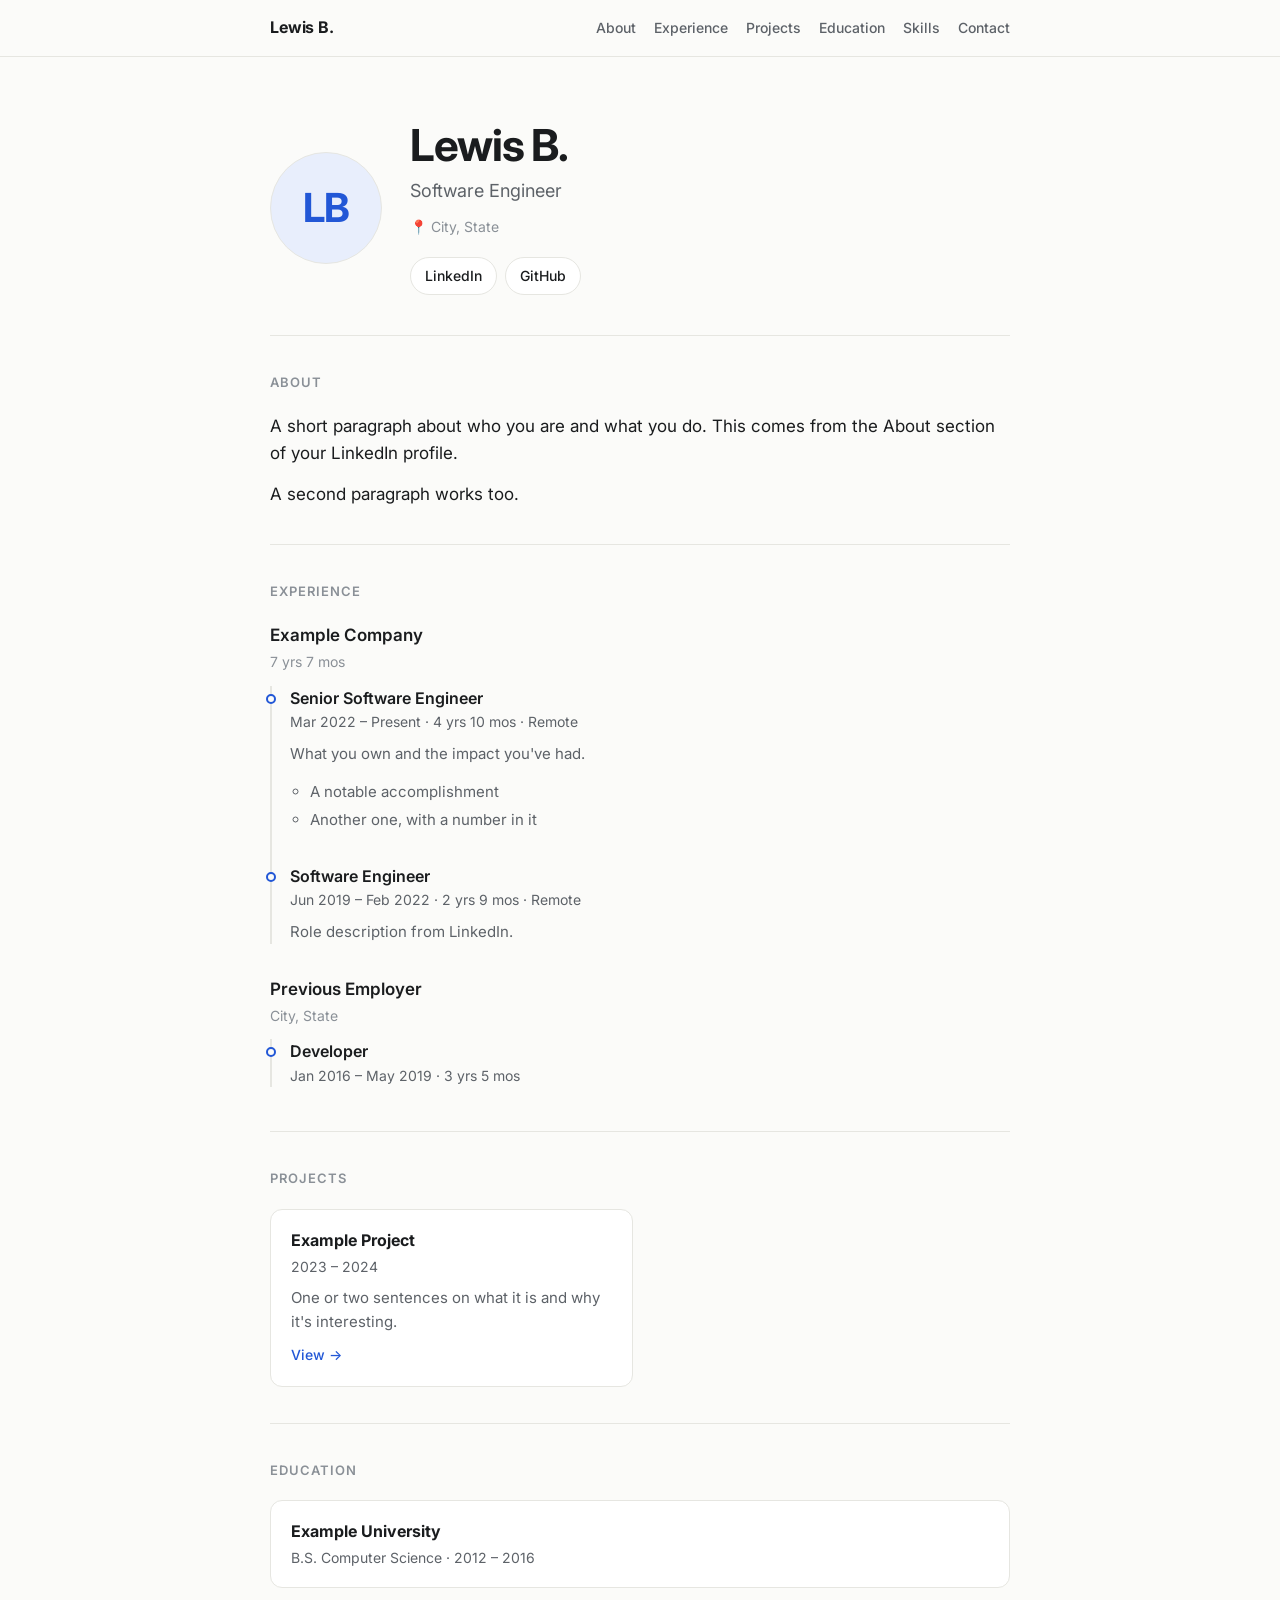
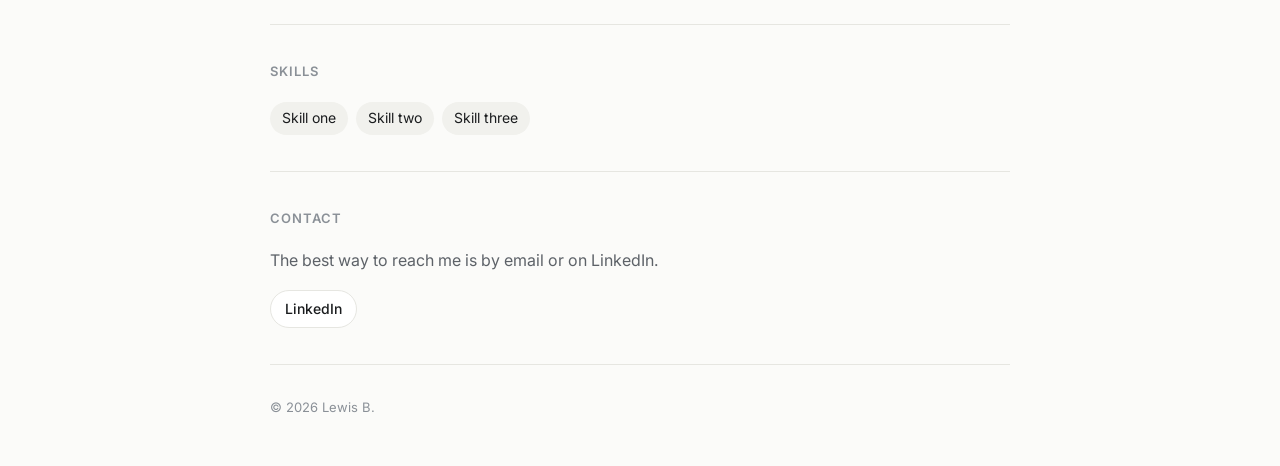
==== site/index.html @ c79913d5 "Add portfolio site for lewisb.io with LinkedIn importer and Pages deploy Static, build-free site ren" ====
<!doctype html>
<html lang="en">
<head>
  <meta charset="utf-8">
  <meta name="viewport" content="width=device-width, initial-scale=1">
  <title>Lewis B.</title>
  <meta name="description" content="Portfolio, experience and contact details.">
  <meta property="og:type" content="website">
  <meta property="og:url" content="https://lewisb.io/">
  <meta property="og:title" content="Lewis B.">
  <meta property="og:description" content="Portfolio, experience and contact details.">
  <meta name="twitter:card" content="summary">
  <link rel="canonical" href="https://lewisb.io/">
  <link rel="icon" href="favicon.svg" type="image/svg+xml">
  <link rel="preconnect" href="https://fonts.googleapis.com">
  <link rel="preconnect" href="https://fonts.gstatic.com" crossorigin>
  <link href="https://fonts.googleapis.com/css2?family=Inter:wght@400;500;600;700&display=swap" rel="stylesheet">
  <link rel="stylesheet" href="styles.css">
  <script src="app.js" defer></script>
</head>
<body>
  <header class="topbar">
    <div class="wrap topbar-inner">
      <a class="brand" href="#top" id="brand"></a>
      <nav id="nav" aria-label="Sections"></nav>
    </div>
  </header>

  <main id="top" class="wrap">
    <section class="hero" id="hero" aria-busy="true">
      <div class="avatar skeleton"></div>
      <div class="hero-text">
        <div class="skeleton line w60"></div>
        <div class="skeleton line w80"></div>
      </div>
    </section>
    <div id="sections"></div>
    <noscript><p>This site needs JavaScript to show its content.</p></noscript>
  </main>

  <footer class="wrap"><div class="footer" id="footer"></div></footer>
</body>
</html>
---- site/styles.css ----
:root {
  --bg: #fbfbf9;
  --surface: #ffffff;
  --text: #1a1c1e;
  --muted: #5d6268;
  --faint: #8a9097;
  --line: #e6e6e1;
  --accent: #2257d6;
  --accent-soft: #e8eefc;
  --chip: #f1f1ed;
  --radius: 12px;
  --font: "Inter", system-ui, -apple-system, "Segoe UI", Roboto, sans-serif;
  color-scheme: light;
}

@media (prefers-color-scheme: dark) {
  :root {
    --bg: #111315;
    --surface: #181b1e;
    --text: #e8eaed;
    --muted: #a2a8ae;
    --faint: #737a81;
    --line: #2a2e33;
    --accent: #7ea2ff;
    --accent-soft: #1e2840;
    --chip: #22262a;
    color-scheme: dark;
  }
}

*, *::before, *::after { box-sizing: border-box; }

html { scroll-behavior: smooth; scroll-padding-top: 72px; }

body {
  margin: 0;
  background: var(--bg);
  color: var(--text);
  font-family: var(--font);
  font-size: 16px;
  line-height: 1.6;
  -webkit-font-smoothing: antialiased;
}

a { color: var(--accent); text-decoration: none; }
a:hover { text-decoration: underline; }

.wrap { max-width: 780px; margin: 0 auto; padding: 0 20px; }

/* Top bar */
.topbar {
  position: sticky; top: 0; z-index: 10;
  background: color-mix(in srgb, var(--bg) 85%, transparent);
  backdrop-filter: saturate(160%) blur(10px);
  border-bottom: 1px solid var(--line);
}
.topbar-inner { display: flex; align-items: center; justify-content: space-between; height: 56px; gap: 16px; }
.brand { font-weight: 700; color: var(--text); letter-spacing: -0.01em; white-space: nowrap; }
.brand:hover { text-decoration: none; }
#nav { display: flex; gap: 18px; overflow-x: auto; scrollbar-width: none; }
#nav::-webkit-scrollbar { display: none; }
#nav a { color: var(--muted); font-size: 14px; font-weight: 500; white-space: nowrap; }
#nav a:hover { color: var(--text); text-decoration: none; }

/* Hero */
.hero { display: flex; gap: 28px; align-items: center; padding: 64px 0 40px; }
.avatar {
  flex: none; width: 112px; height: 112px; border-radius: 50%;
  background: var(--accent-soft); color: var(--accent);
  display: grid; place-items: center;
  font-size: 40px; font-weight: 700; letter-spacing: -0.02em;
  object-fit: cover; border: 1px solid var(--line);
}
.hero h1 { font-size: clamp(32px, 5vw, 44px); line-height: 1.1; margin: 0 0 8px; letter-spacing: -0.025em; }
.headline { font-size: 18px; color: var(--muted); margin: 0 0 10px; }
.location { font-size: 14px; color: var(--faint); margin: 0 0 18px; display: flex; align-items: center; gap: 6px; }
.links { display: flex; flex-wrap: wrap; gap: 8px; }
.btn {
  display: inline-flex; align-items: center; gap: 6px;
  padding: 7px 14px; border-radius: 999px; font-size: 14px; font-weight: 500;
  border: 1px solid var(--line); background: var(--surface); color: var(--text);
}
.btn:hover { border-color: var(--accent); color: var(--accent); text-decoration: none; }
.btn.primary { background: var(--accent); border-color: var(--accent); color: #fff; }
.btn.primary:hover { color: #fff; filter: brightness(1.08); }
@media (prefers-color-scheme: dark) { .btn.primary, .btn.primary:hover { color: #0d1220; } }

/* Sections */
.section { padding: 36px 0; border-top: 1px solid var(--line); }
.section h2 {
  font-size: 13px; font-weight: 600; text-transform: uppercase; letter-spacing: 0.08em;
  color: var(--faint); margin: 0 0 20px;
}
.prose p { margin: 0 0 14px; }
.prose p:last-child { margin-bottom: 0; }
.prose ul { margin: 0 0 14px; padding-left: 20px; }
.prose li { margin-bottom: 4px; }
.about { font-size: 17px; }

/* Experience */
.company { margin-bottom: 32px; }
.company:last-child { margin-bottom: 0; }
.company-name { font-size: 17px; font-weight: 600; margin: 0 0 2px; }
.company-meta { font-size: 14px; color: var(--faint); margin: 0 0 12px; }
.roles { list-style: none; margin: 0; padding: 0 0 0 18px; border-left: 2px solid var(--line); }
.role { position: relative; padding-bottom: 18px; }
.role:last-child { padding-bottom: 0; }
.role::before {
  content: ""; position: absolute; left: -24px; top: 8px;
  width: 10px; height: 10px; border-radius: 50%;
  background: var(--bg); border: 2px solid var(--accent);
}
.role-title { font-weight: 600; margin: 0; }
.role-dates { font-size: 14px; color: var(--muted); margin: 0 0 8px; }
.role .prose { color: var(--muted); font-size: 15px; }

/* Cards (projects, education, certs) */
.cards { display: grid; gap: 14px; }
.cards.two { grid-template-columns: repeat(auto-fill, minmax(320px, 1fr)); }
.card {
  background: var(--surface); border: 1px solid var(--line); border-radius: var(--radius);
  padding: 18px 20px;
}
a.card { display: block; color: inherit; transition: border-color .15s, transform .15s; }
a.card:hover { border-color: var(--accent); text-decoration: none; transform: translateY(-1px); }
.card h3 { font-size: 16px; margin: 0 0 2px; }
.card .meta { font-size: 14px; color: var(--muted); margin: 0 0 8px; }
.card .meta:last-child { margin-bottom: 0; }
.card .prose { font-size: 15px; color: var(--muted); }
.card .arrow { color: var(--accent); font-size: 14px; font-weight: 500; margin-top: 10px; display: inline-block; }

/* Skills */
.chips { display: flex; flex-wrap: wrap; gap: 8px; list-style: none; margin: 0; padding: 0; }
.chip { background: var(--chip); border-radius: 999px; padding: 5px 12px; font-size: 14px; }
.chip small { color: var(--faint); margin-left: 4px; }

/* Contact */
.contact p { margin: 0 0 16px; color: var(--muted); }

/* Footer */
.footer { padding: 32px 0 48px; color: var(--faint); font-size: 13px; border-top: 1px solid var(--line); }

/* Loading skeleton */
.skeleton { background: var(--chip); border-radius: 8px; animation: pulse 1.4s ease-in-out infinite; }
.skeleton.line { height: 18px; margin: 10px 0; }
.w60 { width: 60%; } .w80 { width: 80%; }
.hero-text { flex: 1; }
@keyframes pulse { 50% { opacity: .5; } }

.error { padding: 40px 0; color: var(--muted); }

@media (max-width: 600px) {
  .hero { flex-direction: column; align-items: flex-start; gap: 20px; padding: 40px 0 28px; }
  .avatar { width: 88px; height: 88px; font-size: 32px; }
  .cards.two { grid-template-columns: 1fr; }
  #nav { gap: 14px; }
}

@media print {
  .topbar, .links { display: none; }
  body { background: #fff; color: #000; }
  .section { break-inside: avoid-page; }
}
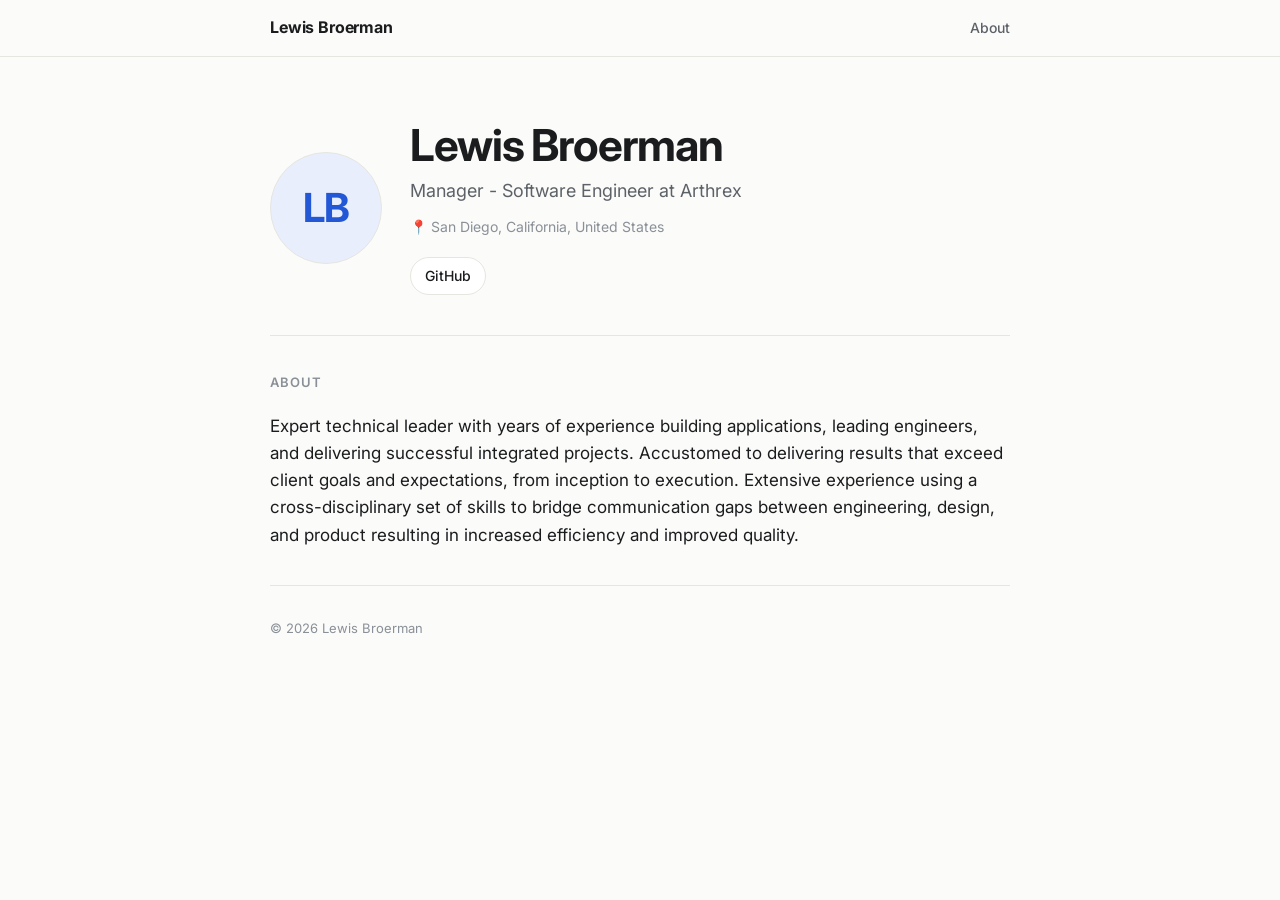
==== commit 42b0c7fa: "Import profile data from LinkedIn export Name, headline, summary and location from Profile.csv. Expe" ====
--- a/site/index.html
+++ b/site/index.html
@@ -3,12 +3,12 @@
 <head>
   <meta charset="utf-8">
   <meta name="viewport" content="width=device-width, initial-scale=1">
-  <title>Lewis B.</title>
-  <meta name="description" content="Portfolio, experience and contact details.">
+  <title>Lewis Broerman — Software Engineering Manager</title>
+  <meta name="description" content="Lewis Broerman: software engineering manager in San Diego. Experience, projects and contact details.">
   <meta property="og:type" content="website">
   <meta property="og:url" content="https://lewisb.io/">
-  <meta property="og:title" content="Lewis B.">
-  <meta property="og:description" content="Portfolio, experience and contact details.">
+  <meta property="og:title" content="Lewis Broerman — Software Engineering Manager">
+  <meta property="og:description" content="Lewis Broerman: software engineering manager in San Diego. Experience, projects and contact details.">
   <meta name="twitter:card" content="summary">
   <link rel="canonical" href="https://lewisb.io/">
   <link rel="icon" href="favicon.svg" type="image/svg+xml">
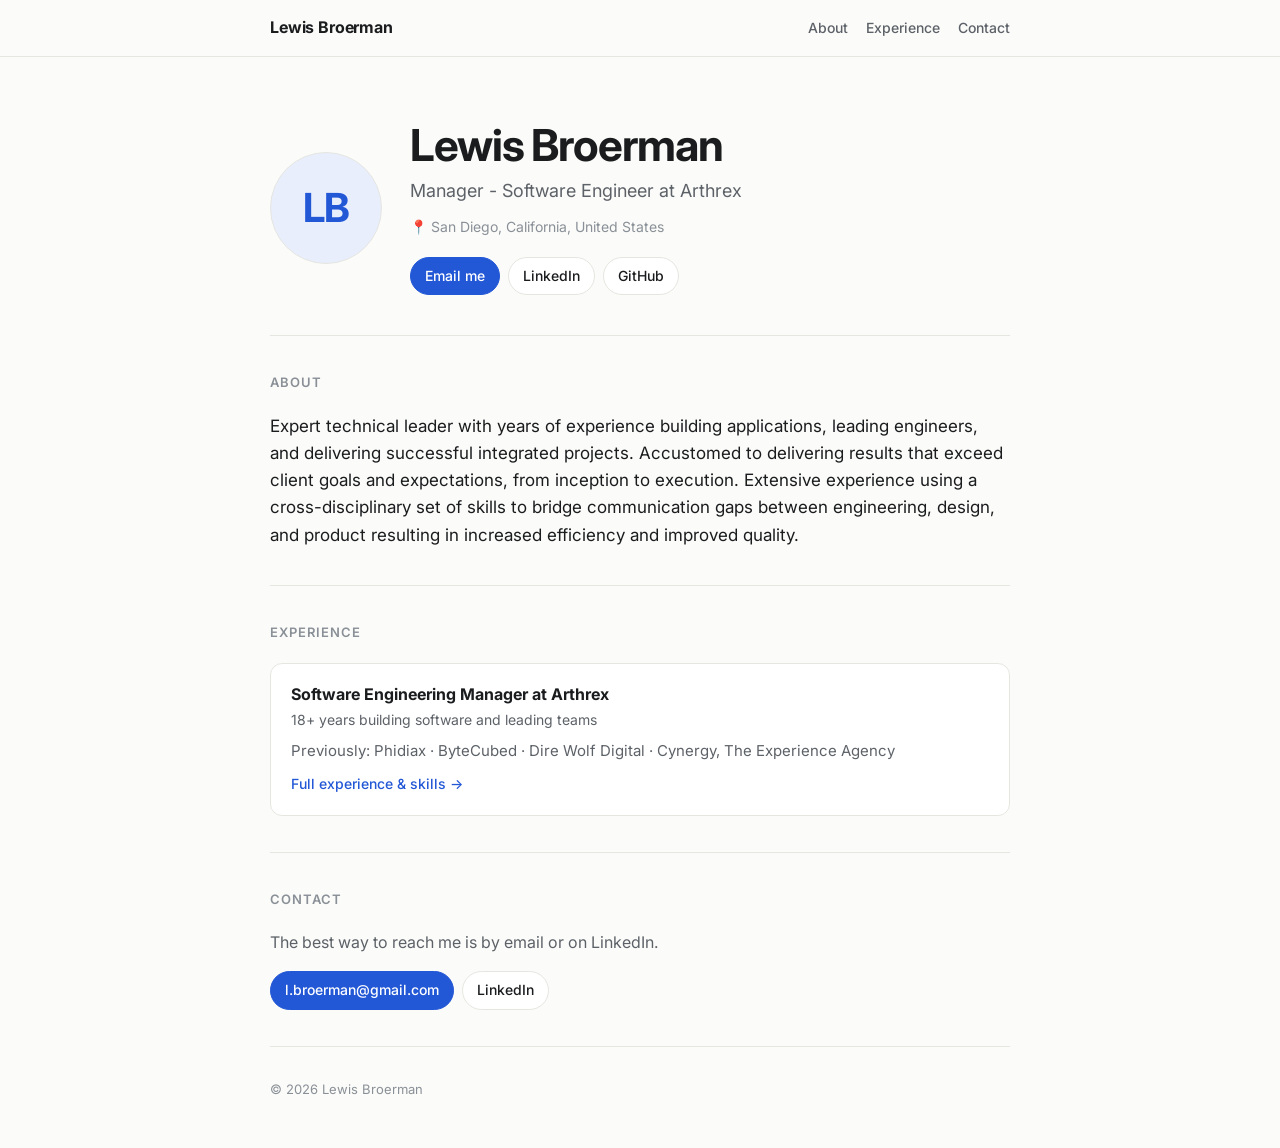
==== commit c4d1527a: "Move experience and skills to an /experience/ subpage The home page keeps the intro, about, educatio" ====
--- a/site/index.html
+++ b/site/index.html
@@ -18,7 +18,7 @@
   <link rel="stylesheet" href="styles.css">
   <script src="app.js" defer></script>
 </head>
-<body>
+<body data-page="home">
   <header class="topbar">
     <div class="wrap topbar-inner">
       <a class="brand" href="#top" id="brand"></a>
--- a/site/styles.css
+++ b/site/styles.css
@@ -85,6 +85,13 @@
 .btn.primary:hover { color: #fff; filter: brightness(1.08); }
 @media (prefers-color-scheme: dark) { .btn.primary, .btn.primary:hover { color: #0d1220; } }
 
+/* Subpage header */
+.page-head { padding: 48px 0 32px; }
+.page-head .back { display: inline-block; font-size: 14px; font-weight: 500; color: var(--muted); margin-bottom: 14px; }
+.page-head .back:hover { color: var(--accent); text-decoration: none; }
+.page-head h1 { font-size: clamp(30px, 4.5vw, 40px); line-height: 1.15; margin: 0 0 8px; letter-spacing: -0.025em; }
+.page-head .headline { margin: 0; }
+
 /* Sections */
 .section { padding: 36px 0; border-top: 1px solid var(--line); }
 .section h2 {
@@ -132,6 +139,8 @@
 /* Skills */
 .chips { display: flex; flex-wrap: wrap; gap: 8px; list-style: none; margin: 0; padding: 0; }
 .chip { background: var(--chip); border-radius: 999px; padding: 5px 12px; font-size: 14px; }
+.chips.tech { gap: 6px; margin-top: 10px; }
+.chips.tech .chip { font-size: 12.5px; padding: 3px 10px; color: var(--muted); }
 .chip small { color: var(--faint); margin-left: 4px; }
 
 /* Contact */
